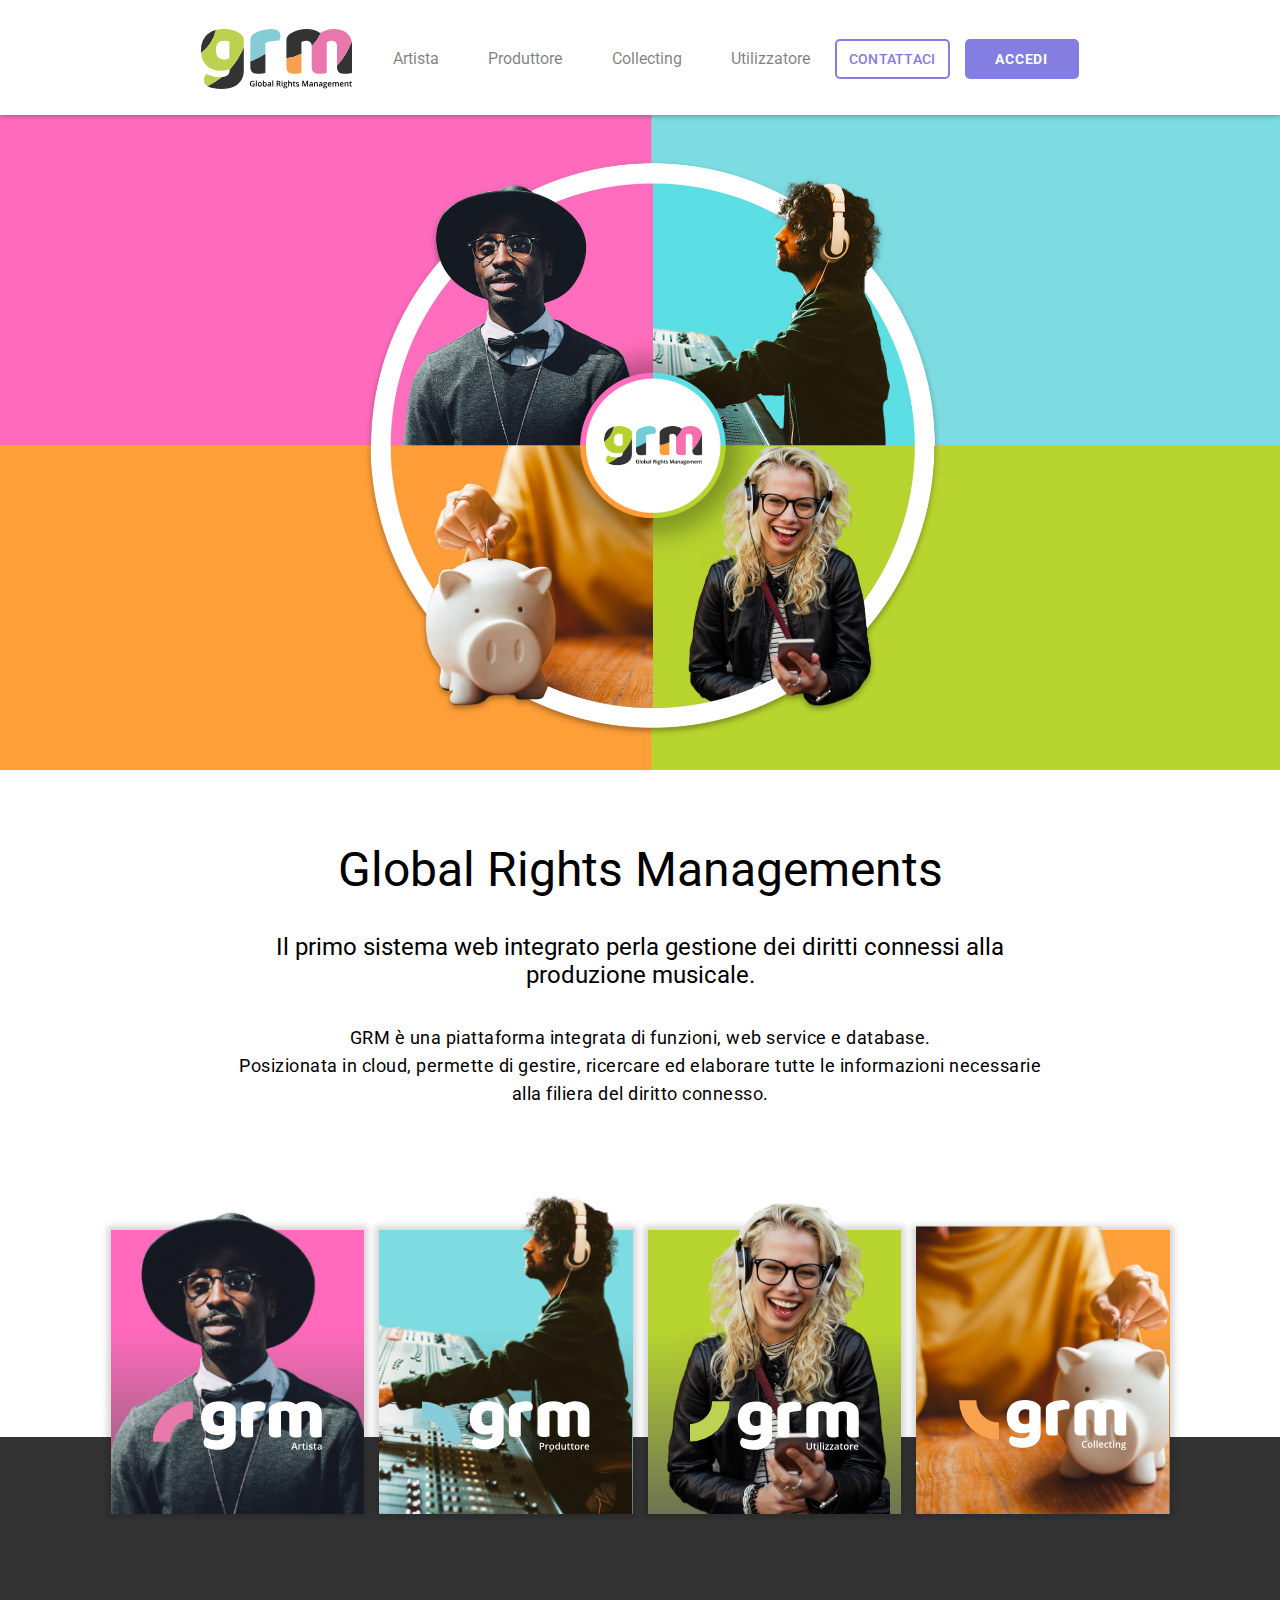
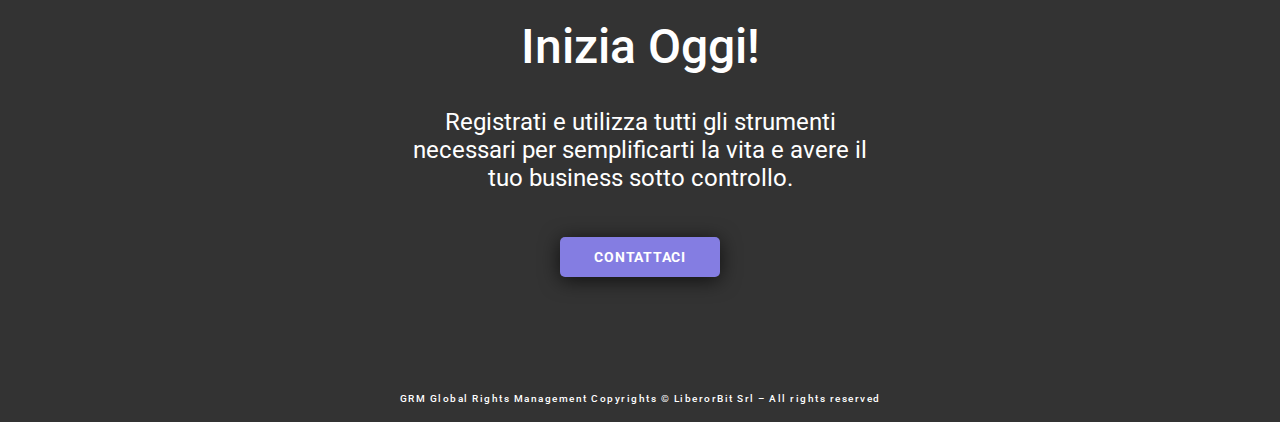
==== index.html @ 09d43030 "Add files via upload" ====
<!DOCTYPE html>
<html lang="en">
  <head>
    <!-- Required meta tags -->
    <meta charset="utf-8" />
    <meta
      name="viewport"
      content="width=device-width, initial-scale=1, shrink-to-fit=no"
    />

    <!-- Bootstrap CSS -->
    <link
      rel="stylesheet"
      href="https://stackpath.bootstrapcdn.com/bootstrap/4.4.1/css/bootstrap.min.css"
      integrity="sha384-Vkoo8x4CGsO3+Hhxv8T/Q5PaXtkKtu6ug5TOeNV6gBiFeWPGFN9MuhOf23Q9Ifjh"
      crossorigin="anonymous"
    />

    <!-- CSS -->
    <link rel="stylesheet" href="css/style.css" />

    <!-- GOOGLE FONT -->
    <link
      href="https://fonts.googleapis.com/css?family=Roboto:400,500,700&display=swap"
      rel="stylesheet"
    />

    <!-- Title -->
    <title>GRM | Global Rights Management</title>
  </head>
  <body>
    <!-- Navbar -->
    <div class="cont-navbar">
      <nav class="navbar navbar-expand-lg navbar-light bg-white">
        <a class="navbar-brand" href="index.html">
          <img src="../img/Group351.svg" />
        </a>
        <button
          class="navbar-toggler"
          type="button"
          data-toggle="collapse"
          data-target="#navbarTogglerDemo02"
          aria-controls="navbarTogglerDemo02"
          aria-expanded="false"
          aria-label="Toggle navigation"
        >
          <span class="navbar-toggler-icon"></span>
        </button>
        <div class="collapse navbar-collapse" id="navbarTogglerDemo02">
          <ul class="navbar-nav nav-pills nav-fill mx-auto w-100">
            <!-- class active to add -->
            <li class="nav-item">
              <a class="nav-link" href="artista.html">Artista</a>
            </li>
            <li class="nav-item">
              <a class="nav-link" href="produttore.html">Produttore</a>
            </li>
            <li class="nav-item">
              <a class="nav-link" href="collecting.html">Collecting</a>
            </li>
            <li class="nav-item">
              <a class="nav-link" href="utilizzatore.html">Utilizzatore</a>
            </li>
          </ul>
          <a href="registrati.html" class="btn btn-white btn-top-1"
            >CONTATTACI</a
          >
          <a href="accedi.html" class="btn btn-purple btn-top-1">ACCEDI</a>
        </div>
      </nav>
    </div>

    <!-- SHOWCASE -->

    <header id="showcase">
      <div class="showcase__landscape"></div>
      <div class="showcase__container">
        <div class="showcase__title">Global Rights Managements</div>
        <div class="showcase__subtitle">
          Il primo sistema web integrato perla gestione dei diritti connessi
          alla produzione musicale.
        </div>
        <div class="showcase__footer">
          GRM è una piattaforma integrata di funzioni, web service e
          database.<br />Posizionata in cloud, permette di gestire, ricercare ed
          elaborare tutte le informazioni necessarie alla filiera del diritto
          connesso.
        </div>
      </div>
    </header>

    <!--Photo footer-->
    <div class="container footer-photos">
      <div class="photos-container">
        <div class="photo-container">
          <div style="height: 100%; position: relative;">
            <div class="photo-1"></div>
            <img
              class="img-standard"
              src="../img/Registrati/Artista.png"
              alt=""
            />
            <div class="bg-1"></div>
          </div>
        </div>
        <div class="photo-container">
          <div style="height: 100%; position: relative;">
            <div class="photo-2"></div>
            <img
              class="img-standard"
              src="../img/Registrati/Produttore.png"
              alt=""
            />
            <div class="bg-2"></div>
          </div>
        </div>
        <div class="photo-container">
          <div style="height: 100%; position: relative;">
            <div class="photo-3"></div>
            <img
              class="img-standard"
              src="../img/Registrati/Utilizzatore.png"
              alt=""
            />
            <div class="bg-3"></div>
          </div>
        </div>
        <div class="photo-container">
          <div style="height: 100%; position: relative;">
            <a href="collecting.html">
              <div class="photo-4"></div>
              <img
                class="img-standard"
                src="../img/Registrati/Collecting.png"
                alt=""
              />
              <div class="bg-4"></div>
            </a>
          </div>
        </div>
      </div>
    </div>

    <footer class="footer container-fluid">
      <div
        class="container text-center"
        style="height: 181px; background-color: #333333;"
      ></div>
      <div id="footer__text">
        <div class="footer__container">
          <h2 class="footer__title">Inizia Oggi!</h2>
          <h3 class="footer__subtitle">
            Registrati e utilizza tutti gli strumenti necessari per
            semplificarti la vita e avere il tuo business sotto controllo.
          </h3>
          <a href="registrati.html" class="btn-purple btn btn-purple-footer"
            >CONTATTACI</a
          >
          <h5 class="footer__footer">
            GRM Global Rights Management Copyrights © LiberorBit Srl – All
            rights reserved
          </h5>
        </div>
      </div>
    </footer>

    <!-- Optional JavaScript -->
    <!-- jQuery first, then Popper.js, then Bootstrap JS -->
    <script
      src="https://code.jquery.com/jquery-3.4.1.slim.min.js"
      integrity="sha384-J6qa4849blE2+poT4WnyKhv5vZF5SrPo0iEjwBvKU7imGFAV0wwj1yYfoRSJoZ+n"
      crossorigin="anonymous"
    ></script>
    <script
      src="https://cdn.jsdelivr.net/npm/popper.js@1.16.0/dist/umd/popper.min.js"
      integrity="sha384-Q6E9RHvbIyZFJoft+2mJbHaEWldlvI9IOYy5n3zV9zzTtmI3UksdQRVvoxMfooAo"
      crossorigin="anonymous"
    ></script>
    <script
      src="https://stackpath.bootstrapcdn.com/bootstrap/4.4.1/js/bootstrap.min.js"
      integrity="sha384-wfSDF2E50Y2D1uUdj0O3uMBJnjuUD4Ih7YwaYd1iqfktj0Uod8GCExl3Og8ifwB6"
      crossorigin="anonymous"
    ></script>
  </body>
</html>
---- css/style.css ----
:root {
  /* max-width: 1920px; */
  margin: 0 auto;
  font-family: "Roboto", sans-serif;
  box-sizing: border-box;
  /* this define what 1rem is */
  /*  font-size: 62.5%; */ /*  1 rem = 10px; 10px/16px=62.5% */
}

/* UTILITIES */

.btn-white {
  border: 2px solid #847de2;
  border-radius: 5px;
  opacity: 1;
  text-align: center;
  font: 500 14px/20px Roboto;
  letter-spacing: 0.25px;
  color: #847ae2;
  text-transform: uppercase;
  opacity: 1;
  width: 160px;
  height: 40px;
  margin-right: 15px;
  padding-top: 8px;
}

.btn-white:hover {
  border: 2px solid #847de2;
  color: #817ade;
}

.btn-purple {
  background: #847de2 0% 0% no-repeat;
  border-radius: 5px;
  opacity: 1;
  text-align: center;
  font: 700 14px/16px Roboto;
  letter-spacing: 0.75px;
  color: #ffffff;
  text-transform: uppercase;
  width: 160px;
  height: 40px;
  padding-top: 11px;
}

.btn-purple:hover {
  background: #847de2 0% 0% no-repeat;
  color: #ffffff;
}

.header__title {
  max-width: 812px;
  margin: 0 auto;
  text-align: center;
  font: 500 48px/57px Roboto;
  letter-spacing: 0;
  color: #ffffff;
  opacity: 1;
  padding-top: 66px;
  padding-bottom: 33px;
}

.header__subtitle {
  max-width: 812px;
  margin: 0 auto;
  text-align: center;
  font: 500 24px/28px Roboto;
  letter-spacing: 0;
  color: #ffffff;
  opacity: 1;
  padding-bottom: 35px;
}

.header__footer {
  max-width: 812px;
  margin: 0 auto;
  text-align: center;
  font: 500 18px/28px Roboto;
  letter-spacing: 0.5px;
  color: #ffffff;
  opacity: 1;
}

/* NAVBAR */

.navbar {
  width: 71.04%;
  margin: 0 auto;
  padding-top: 24.07px;
  padding-bottom: 20.84px;
}

.cont-navbar {
  box-shadow: 0px 1px 5px #0000004d;
}

@media (max-width: 992px) {
  .btn-top-1 {
    margin-top: 10px;
    margin-left: 50%;
    transform: translateX(-50%);
  }

  .btn-top-2 {
    margin-top: 10px;
    margin-left: 50%;
    transform: translateX(-50%);
  }

  .navbar {
    width: 100%;
  }
}

/* .navbar {
  width: 100%;
  padding: 0 10%;
  min-height: 105px;
  background: #ffffff 0% 0% no-repeat;
  box-shadow: 0px 1px 5px #0000004d;
  opacity: 1;
}

.navbar-brand {
  background-image: url("../img/Group351.svg");
  width: 151px;
  height: 60px;
  opacity: 1;
}

.nav-link {
  width: 100%;
  font: 400 18px/28px Roboto;
  letter-spacing: 0.5px;
  color: #000000;
  opacity: 1;
} */
/* 
@media (max-width: 1920px) {
  .navbar-brand {
    margin-right: 120px;
  }
  .nav-link {
    margin-right: 120px;
  }
}


@media (max-width: 1872px) {
  .navbar-brand {
    margin-right: 100px;
  }
  .nav-link {
    margin-right: 100px;
  }
}

@media (max-width: 1740px) {
  .navbar {
    padding: 0 9%;
  }
  .navbar-brand {
    margin-right: 80px;
  }
  .nav-link {
    margin-right: 80px;
  }
}

@media (max-width: 1596px) {
  .navbar {
    padding: 0 8%;
  }
  .navbar-brand {
    margin-right: 60px;
  }
  .nav-link {
    margin-right: 60px;
  }
}

@media (max-width: 1402px) {
  .navbar {
    padding: 0 7%;
  }
  .navbar-brand {
    margin-right: 50px;
  }
  .nav-link {
    margin-right: 50px;
  }
}

@media (max-width: 1309px) {
  .navbar {
    padding: 0 6%;
  }
  .navbar-brand {
    margin-right: 40px;
  }
  .nav-link {
    margin-right: 40px;
  }
}

@media (max-width: 1237px) {
  .navbar {
    padding: 0 6%;
  }
  .navbar-brand {
    margin-right: 30px;
  }
  .nav-link {
    margin-right: 30px;
  }
}

@media (max-width: 1177px) {
  .navbar {
    padding: 0 5%;
  }
  .navbar-brand {
    margin-right: 25px;
  }
  .nav-link {
    margin-right: 25px;
  }
}

@media (max-width: 1126px) {
  .navbar {
    padding: 0 5%;
  }
  .navbar-brand {
    margin-right: 20px;
  }
  .nav-link {
    margin-right: 20px;
  }
}

@media (max-width: 1093px) {
  .navbar {
    padding: 0 4%;
  }
  .navbar-brand {
    margin-right: 15px;
  }
  .nav-link {
    margin-right: 15px;
  }
}

@media (max-width: 1033px) {
  .navbar {
    padding: 0 4%;
  }
  .navbar-brand {
    margin-right: 10px;
  }
  .nav-link {
    margin-right: 10px;
  }
}

@media (max-width: 1009px) {
  .navbar {
    padding: 0 3%;
  }
  .navbar-brand {
    margin-right: 10px;
  }
  .nav-link {
    margin-right: 10px;
  }
} 

@media (max-width: 991px) {
  .navbar {
    padding: 20px 20px;
  }

  .navbar-nav {
    flex-direction: row;
    padding-bottom: 5px;
  }
  .navbar-brand {
    margin-right: 10px;
  }
  .nav-link {
    margin-right: 10px;
  }
}

@media (max-width: 430px) {
  .navbar-nav {
    flex-direction: column;
  }
  .btn-purple {
    margin-top: 10px;
  }
}
*/

/* SHOWCASE */
.showcase__landscape {
  width: 100%;
  background-image: url("../img/Group539@2x.png");
  background-origin: padding-box;
  background-color: transparent;
  height: 655px;
  background-position: center;
  background-repeat: no-repeat;
  background-size: cover;
  position: relative;
  z-index: -1;
}

.showcase__container {
  max-width: 1088px;
  min-height: 279px;
  text-align: center;
  background: #ffffff 0% 0% no-repeat;
  margin: 0 auto;
}

@media (max-width: 900px) {
  .showcase__container {
    padding: 0 20px;
  }
}

.showcase__title {
  text-align: center;
  font: 400 48px/57px Roboto;
  letter-spacing: 0;
  color: #000000;
  opacity: 1;
  padding-top: 71px;
  padding-bottom: 35px;
}

.showcase__subtitle {
  max-width: 812px;
  text-align: center;
  font: 400 24px/28px Roboto;
  letter-spacing: 0;
  color: #000000;
  opacity: 1;
  margin: 0 auto;
  padding-bottom: 35px;
}

.showcase__footer {
  max-width: 812px;
  text-align: center;
  font: 400 18px/28px Roboto;
  letter-spacing: 0.5px;
  color: #000000;
  opacity: 1;
  padding-bottom: 79px;
  margin: 0 auto;
}

/* COLLECTING */

.header__landscape-c {
  width: 100%;
  background-image: linear-gradient(
      to bottom,
      rgba(0, 0, 0, 0),
      rgba(0, 0, 0, 0.3)
    ),
    url("../img/collecting/Group540.png");
  background-origin: padding-box;
  background-color: transparent;
  height: 548px;
  background-position: center;
  background-repeat: no-repeat;
  background-size: cover;
  position: relative;
  box-shadow: 0px 3px 6px #00000029;
  z-index: -1;
}

.header__logo-c {
  background-image: url("../img/collecting/Logo_Collecting_Negativo.png");
  width: 304px;
  height: 91px;
  background-color: transparent;
  position: absolute;
  top: 60%;
  left: 50%;
  transform: translate(-50%, -50%);
}

.header__container-c {
  width: 100%;
  min-height: 425px;
  text-align: center;
  background: #f4a34f 0% 0% no-repeat;
}

/* PRODUTTORE */

.header__landscape-p {
  width: 100%;
  background-image: linear-gradient(
      to bottom,
      rgba(0, 0, 0, 0),
      rgba(0, 0, 0, 0.3)
    ),
    url("../img/produttore/Group541.png");
  background-origin: padding-box;
  background-color: transparent;
  height: 548px;
  background-position: center;
  background-repeat: no-repeat;
  background-size: cover;
  position: relative;
  box-shadow: 0px 3px 6px #00000029;
  z-index: -1;
}

.header__logo-p {
  background-image: url("../img/produttore/Logo_Produttore_Negativo.png");
  width: 315px;
  height: 91px;
  background-color: transparent;
  position: absolute;
  top: 60%;
  left: 50%;
  transform: translate(-50%, -50%);
}

.header__container-p {
  width: 100%;
  min-height: 425px;
  text-align: center;
  background: #88cdd8 0% 0% no-repeat;
}

/* UTILIZZATORE */

.header__landscape-u {
  width: 100%;
  background-image: linear-gradient(
      to bottom,
      rgba(0, 0, 0, 0),
      rgba(0, 0, 0, 0.3)
    ),
    url("../img/utilizzatore/Group542.png");
  background-origin: padding-box;
  background-color: transparent;
  height: 548px;
  background-position: center;
  background-repeat: no-repeat;
  background-size: cover;
  position: relative;
  box-shadow: 0px 3px 6px #00000029;
  z-index: -1;
}

.header__logo-u {
  background-image: url("../img/utilizzatore/Logo_Utilizzatore_Negativo.png");
  width: 316px;
  height: 91px;
  background-color: transparent;
  position: absolute;
  top: 60%;
  left: 50%;
  transform: translate(-50%, -50%);
}

.header__container-u {
  width: 100%;
  min-height: 425px;
  text-align: center;
  background: #bcd350 0% 0% no-repeat;
}

/* ARTISTA */

.header__landscape-a {
  width: 100%;
  background-image: linear-gradient(
      to bottom,
      rgba(0, 0, 0, 0),
      rgba(0, 0, 0, 0.3)
    ),
    url("../img/artista/adult-1853494_1920.png");
  background-origin: padding-box;
  background-color: transparent;
  height: 548px;
  background-position: center;
  background-repeat: no-repeat;
  background-size: cover;
  position: relative;
  box-shadow: 0px 3px 6px #00000029;
}

.header__logo-a {
  background-image: url("../img/artista/Logo_Artista_Negativo.png");
  width: 316px;
  height: 91px;
  background-color: transparent;
  position: absolute;
  top: 60%;
  left: 50%;
  transform: translate(-50%, -50%);
}

.header__container-a {
  width: 100%;
  min-height: 425px;
  text-align: center;
  background: #e878ac 0% 0% no-repeat;
}

/* LAYOUT IPAD */
#section {
  width: 100%;
  background: #ffffff 0% 0% no-repeat padding-box;
  opacity: 1;
}

.section__title {
  text-align: center;
  font: 400 34px/40px Roboto;
  letter-spacing: 0.25px;
  color: #000000;
  opacity: 1;
  padding-top: 84px;
  min-height: 76px;
}

.griglia {
  margin: 0 auto;
  max-width: 1323px;
  display: grid;
  grid-template-columns: 1fr 2fr 1fr;
}

.griglia__1 {
  padding-top: 120px;
}

.griglia__1--container {
  display: grid;
  grid-template-columns: 1fr 1fr;
  padding-bottom: 50px;
}

.griglia__1--icon {
  justify-self: end;
  width: 34px;
  height: 34px;
  margin-right: 20px;
}

.griglia__1--text {
  align-self: center;
}

.griglia__2 {
  justify-self: center;
  align-self: center;
}

.griglia__2--img {
  max-width: 700px;
  max-height: 525px;
}

.griglia__3 {
  padding-top: 120px;
  margin-right: 50px;
}

.griglia__3--container {
  display: grid;
  grid-template-columns: 1fr 1fr;
  padding-bottom: 50px;
}

.griglia__3--icon {
  justify-self: end;
  width: 34px;
  height: 34px;
  margin-right: 20px;
}

.griglia__3--text {
  align-self: center;
}

.scopri-servizi-main {
  padding-top: 139px;
  height: 76px;
  text-align: center;
  padding-bottom: 76px;
  font: 400 34px/40px Roboto;
  letter-spacing: 0.25px;
  color: #000000;
}

/* FORM */
.form-header {
  text-align: center;
  font-family: "Roboto", sans-serif;
  letter-spacing: 0;
  color: #000000;
  opacity: 1;
}

.registrati-main-text {
  padding-top: 91px;
  padding-bottom: 66px;
}

@media screen and (max-width: 404px) {
  .registrati-main-text {
    padding-top: 61px;
    padding-bottom: 36px;
  }
  #name-placeholder {
    margin-right: 0px;
  }
}

#name-placeholder {
  margin-right: 12px;
}

#tel-placeholder {
  margin-left: 12px;
}

@media screen and (max-width: 767px) {
  #name-placeholder {
    margin-right: 0px;
  }
  #tel-placeholder {
    margin-left: 0px;
  }
}

/* FOOTER */

footer {
  background-color: #333333;
  z-index: -10;
}

.send-container {
  text-align: center;
  padding-top: 20px;
  max-width: 904px;
  max-height: 302px;
}

.btn-invia {
  box-shadow: 0px 0px 10px 3px #00000040;
  letter-spacing: 1.5px;
}

.scopri-servizi {
  font-size: 34px;
  padding-top: 56px;
  padding-bottom: 25px;
  letter-spacing: 0.25px;
  font-family: "Roboto";
}

.footer-photos {
  max-width: 1089px;
  max-height: 377px;
  position: relative;
  margin-bottom: -6%;
  z-index: 40;
  margin-top: 15px;
}

.photos-container {
  display: grid;
  grid-template-columns: 1fr 1fr 1fr 1fr;
  column-gap: 15px;
  height: 312px;
}

.footer-photos-3 {
  max-width: 810px;
  max-height: 377px;
  position: relative;
  margin-bottom: -6%;
  z-index: 40;
  margin-top: 15px;
}
.photos-container-3 {
  display: grid;
  grid-template-columns: 1fr 1fr 1fr;
  column-gap: 15px;
  height: 312px;
}

.footer-photos-special {
  max-width: 810px;
  max-height: 377px;
  position: relative;
  margin-bottom: -6%;
  z-index: 40;
  margin-top: 15px;
}
.photos-container-special {
  display: grid;
  grid-template-columns: 1fr 1fr 1fr;
  column-gap: 15px;
  height: 312px;
}

.photo-container {
  position: relative;
}

.photo-container-special {
  position: relative;
  display: none;
}

.photo-1 {
  box-shadow: 0px 0px 6px 4px #00000029;
  background-image: linear-gradient(
    to bottom,
    rgba(91, 91, 91, 0) 35%,
    rgba(91, 91, 91, 0.8)
  );
  background-color: #ff6abc;
  height: 91%;
  width: 100%;
  position: absolute;
  bottom: 0;
}

.img-standard {
  position: absolute;
  max-width: 100%;
  bottom: 0;
}

.bg-1 {
  position: absolute;
  bottom: 20%;
  left: 50%;
  transform: translateX(-50%);
  width: 66.53%;
  height: 16.97%;
  background-image: url(../img/Registrati/Logo_Artista_Negativo.svg);
  background-repeat: no-repeat;
  background-position: center;
  background-size: contain;
}

.photo-2 {
  box-shadow: 0px 0px 6px 4px #00000029;
  background-image: linear-gradient(
    to bottom,
    rgba(91, 91, 91, 0) 35%,
    rgba(91, 91, 91, 0.8)
  );
  background-color: #7ddce2;
  height: 91%;
  width: 100%;
  position: absolute;
  bottom: 0;
}

.bg-2 {
  position: absolute;
  bottom: 20%;
  left: 50%;
  transform: translateX(-50%);
  width: 66.53%;
  height: 16.97%;
  background-image: url(../img/Registrati/Logo_Produttore_Negativo.svg);
  background-repeat: no-repeat;
  background-position: center;
  background-size: contain;
}

.photo-3 {
  box-shadow: 0px 0px 6px 4px #00000029;
  background-image: linear-gradient(
    to bottom,
    rgba(91, 91, 91, 0) 35%,
    rgba(91, 91, 91, 0.8)
  );
  background-color: #b8d52f;
  height: 91%;
  width: 100%;
  position: absolute;
  bottom: 0;
}

.bg-3 {
  position: absolute;
  bottom: 20%;
  left: 50%;
  transform: translateX(-50%);
  width: 66.53%;
  height: 16.97%;
  background-image: url(../img/Registrati/Logo_Utilizzatore_Negativo.svg);
  background-repeat: no-repeat;
  background-position: center;
  background-size: contain;
}

.photo-4 {
  box-shadow: 0px 0px 6px 4px #00000029;
  background-image: linear-gradient(
    to bottom,
    rgba(91, 91, 91, 0) 35%,
    rgba(91, 91, 91, 0.8)
  );
  background-color: #ff9f39;
  height: 91%;
  width: 100%;
  position: absolute;
  bottom: 0;
}

.bg-4 {
  position: absolute;
  bottom: 20%;
  left: 50%;
  transform: translateX(-50%);
  width: 66.53%;
  height: 16.97%;
  background-image: url(../img/Registrati/Logo_Collecting_Negativo.svg);
  background-repeat: no-repeat;
  background-position: center;
  background-size: contain;
}

.photo-5 {
  box-shadow: 0px 0px 6px 4px #00000029;
  background-image: linear-gradient(
    to bottom,
    rgba(91, 91, 91, 0) 35%,
    rgba(91, 91, 91, 0.8)
  );
  background-color: #8a8a8a;
  height: 92%;
  width: 100%;
  position: absolute;
  bottom: 0;
}

.img-special {
  position: absolute;
  max-width: 100%;
  top: 50%;
  transform: translateY(-50%);
  left: 50%;
  transform: translateX(-50%);
}

.bg-5 {
  position: absolute;
  bottom: 20%;
  left: 50%;
  transform: translateX(-50%);
  width: 66.53%;
  height: 16.97%;
  background-repeat: no-repeat;
  background-position: center;
  background-size: contain;
}

@media screen and (max-width: 1089px) {
  .photos-container {
    display: grid;
    grid-template-columns: 1fr 1fr;
    grid-template-rows: 1fr 1fr;
    column-gap: 15px;
    height: 624px;
  }
  .footer-photos {
    max-width: 535px;
    max-height: 552px;
    position: relative;
    margin-bottom: -6%;
    z-index: 40;
    margin-top: 15px;
  }

  .photos-container-special {
    display: grid;
    grid-template-columns: 1fr 1fr;
    grid-template-rows: 1fr 1fr;
    column-gap: 15px;
    height: 624px;
  }
  .footer-photos-special {
    max-width: 535px;
    max-height: 552px;
    position: relative;
    margin-bottom: -6%;
    z-index: 40;
    margin-top: 15px;
  }

  .photo-container-special {
    display: block;
  }

  .img-standard {
    min-height: 100%;
    object-fit: cover;
    position: absolute;
    max-width: 100%;
    bottom: 0;
    left: 50%;
    transform: translateX(-50%);
  }

  .photo-1 {
    box-shadow: 0px 0px 6px 4px #00000029;
    background-image: linear-gradient(
      to bottom,
      rgba(91, 91, 91, 0) 35%,
      rgba(91, 91, 91, 0.8)
    );
    background-color: #ff6abc;
    height: 89.1%;
    width: 100%;
    position: absolute;
    bottom: 0;
  }

  .photo-2 {
    box-shadow: 0px 0px 6px 4px #00000029;
    background-image: linear-gradient(
      to bottom,
      rgba(91, 91, 91, 0) 35%,
      rgba(91, 91, 91, 0.8)
    );
    background-color: #7ddce2;
    height: 89.1%;
    width: 100%;
    position: absolute;
    bottom: 0;
  }
  .photo-3 {
    box-shadow: 0px 0px 6px 4px #00000029;
    background-image: linear-gradient(
      to bottom,
      rgba(91, 91, 91, 0) 35%,
      rgba(91, 91, 91, 0.8)
    );
    background-color: #b8d52f;
    height: 89.1%;
    width: 100%;
    position: absolute;
    bottom: 0;
  }
  .photo-4 {
    box-shadow: 0px 0px 6px 4px #00000029;
    background-image: linear-gradient(
      to bottom,
      rgba(91, 91, 91, 0) 35%,
      rgba(91, 91, 91, 0.8)
    );
    background-color: #ff9f39;
    height: 89.1%;
    width: 100%;
    position: absolute;
    bottom: 0;
  }
  .photo-5 {
    box-shadow: 0px 0px 6px 4px #00000029;
    background-image: linear-gradient(
      to bottom,
      rgba(91, 91, 91, 0) 35%,
      rgba(91, 91, 91, 0.8)
    );
    background-color: #8a8a8a;
    height: 89.1%;
    width: 100%;
    position: absolute;
    bottom: 0;
  }

  .img-special {
    object-fit: cover;
    position: absolute;
    max-width: 100%;
    top: 50%;
    transform: translateY(-50%);
    left: 50%;
    transform: translateX(-50%);
  }
}

/* FOOTER TEXT */

.footer__text {
  width: 100%;
  text-align: center;
  background: #333333 0% 0% no-repeat padding-box;
  opacity: 1;
}

.footer__container {
  width: 100%;
  text-align: center;
}

.footer__title {
  max-width: 743px;
  margin: 0 auto;
  text-align: center;
  font: 500 48px/57px Roboto;
  letter-spacing: 0;
  color: #ffffff;
  opacity: 1;
}

.footer__subtitle {
  max-width: 494px;
  margin: 0 auto;
  text-align: center;
  margin-top: 33px;
  margin-bottom: 45px;
  font: 400 24px/28px Roboto;
  letter-spacing: 0;
  color: #ffffff;
  opacity: 1;
}

.btn-purple-footer {
  text-align: center;
  font: 700 14px/16px Roboto;
  letter-spacing: 0.75px;
  color: #ffffff;
  text-transform: uppercase;
  opacity: 1;
  box-shadow: 0px 3px 20px #000000b3;
}

.footer__footer {
  max-width: 618px;
  margin: 0 auto;
  padding-top: 114px;
  padding-bottom: 15px;
  text-align: center;
  font: 500 10px/16px Roboto;
  letter-spacing: 1.5px;
  color: #ffffff;
  opacity: 1;
}

@media (max-width: 1228px) {
  .navbar {
    width: 100%;
  }
}
/* 
@media (min-width: 1400px) {
  .navbar-nav .nav-link {
    margin-right: 10px;
  }

  .navbar-nav .nav-link:last-child {
    margin-right: 30px;
  }
}

@media (min-width: 1400px) {
  .navbar-nav .nav-link {
    margin-right: 20px;
  }

  .navbar-nav .nav-link:last-child {
    margin-right: 50px;
  }
}

@media (min-width: 1600px) {
  .navbar-nav .nav-link {
    margin-right: 30px;
  }

  .navbar-nav .nav-link:last-child {
    margin-right: 100px;
  }
} */

@media (max-width: 1235px) {
  .griglia__2--img {
    max-width: 490px;
    max-height: 367.5px;
  }
}

@media (max-width: 1050px) {
  .griglia {
    grid-template-columns: 1fr 1fr;
  }
  .griglia__1 {
    order: 2;
  }
  .griglia__2 {
    order: 1;
    grid-column: 1 / 3;
  }
  .griglia__3 {
    order: 2;
  }
}

@media (max-width: 600px) {
  .griglia {
    grid-template-columns: 1fr 1fr 1f;
  }
  .griglia__1 {
    order: 2;
    grid-column: 1 / 3;
  }
  .griglia__2 {
    order: 1;
    grid-column: 1 / 3;
  }
  .griglia__3 {
    order: 3;
    grid-column: 1 / 3;
    margin-right: 0;
    padding-top: 0;
  }
  .griglia__2--img {
    max-width: 420px;
    max-height: 315px;
  }
}

@media (max-width: 450px) {
  .griglia__2--img {
    max-width: 315px;
    max-height: 236px;
  }
}

@media (max-width: 900px) {
  .header__title {
    padding-left: 20px;
    padding-right: 20px;
  }
  .header__subtitle {
    padding-left: 20px;
    padding-right: 20px;
  }
  .header__footer {
    padding-left: 20px;
    padding-right: 20px;
  }
}
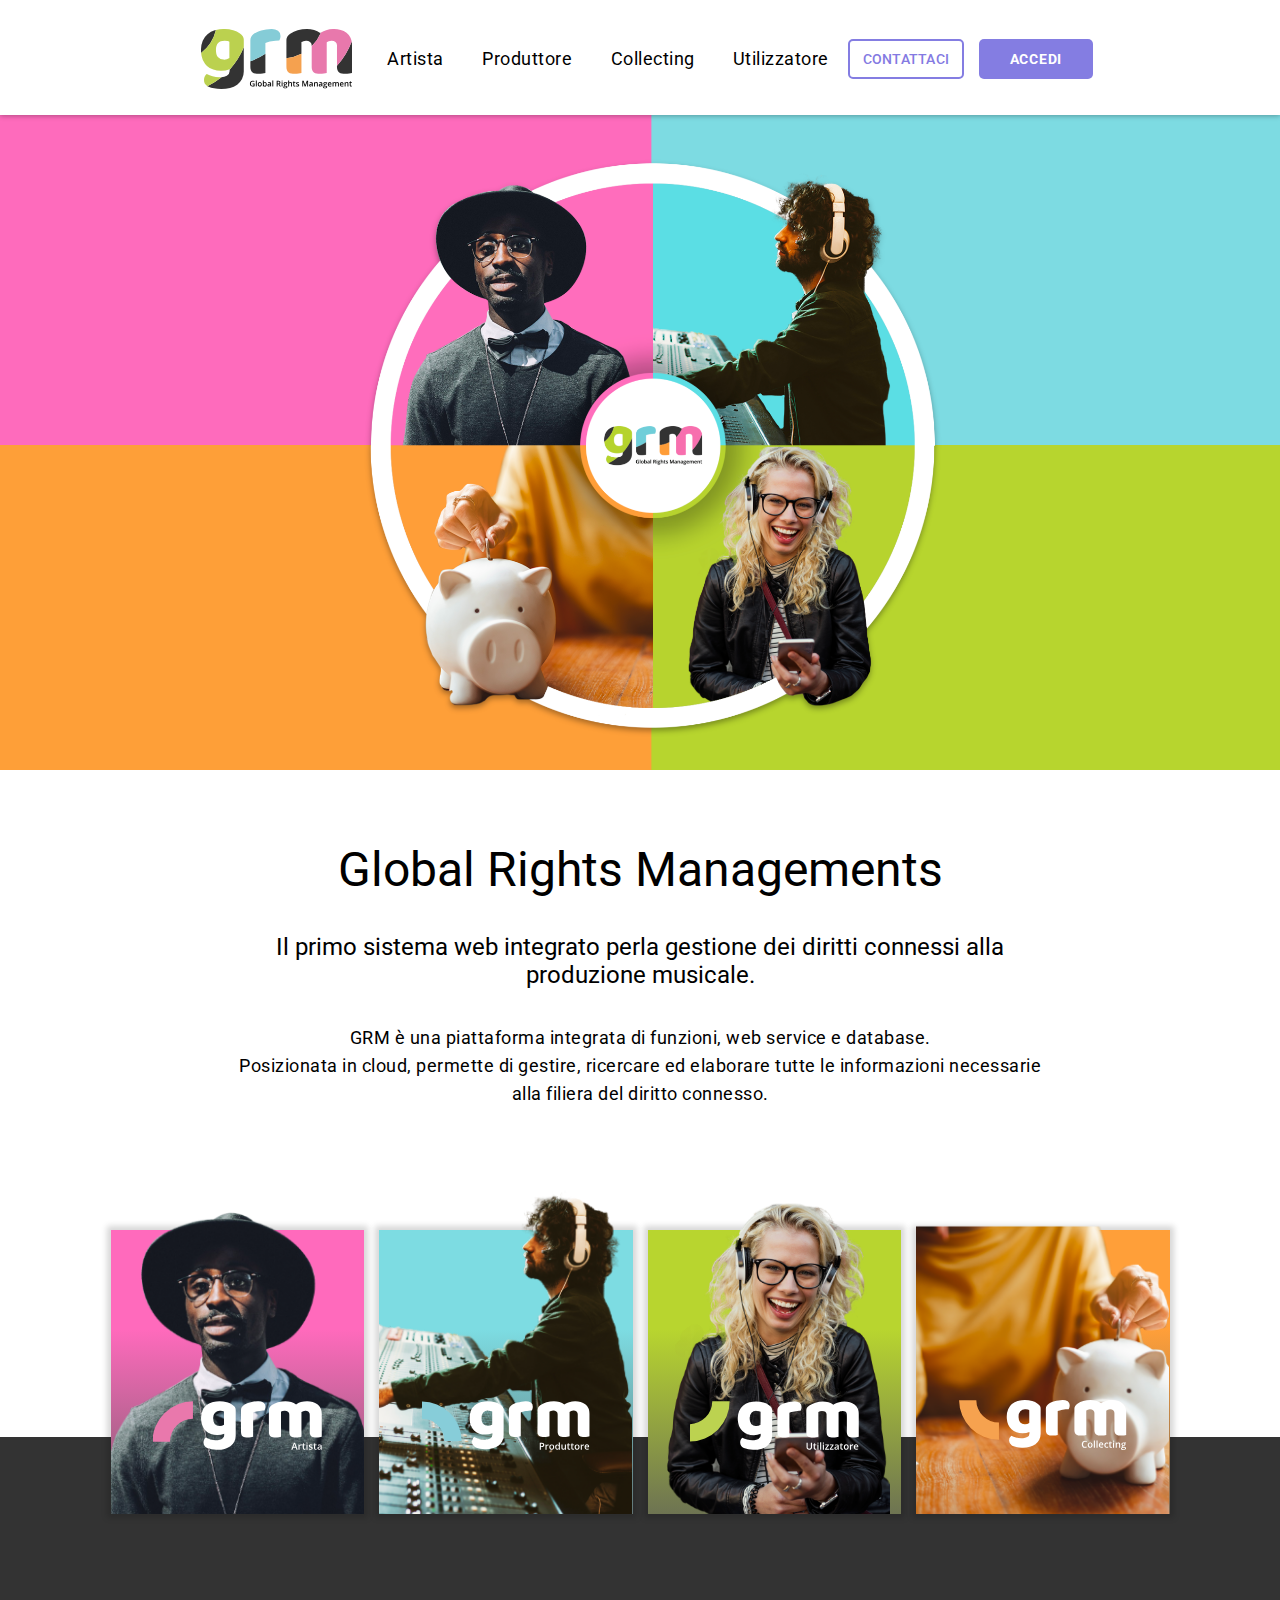
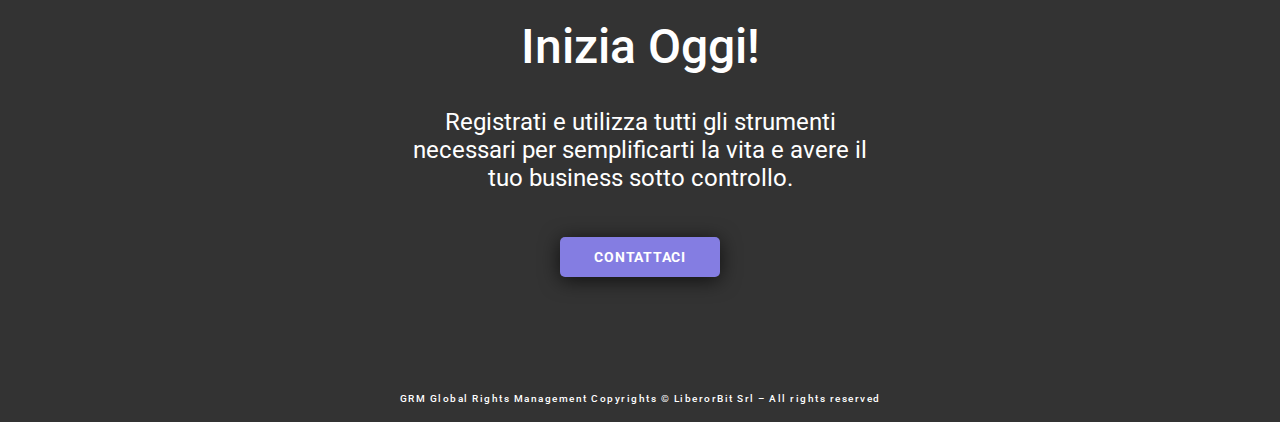
==== commit 9bedcf15: "Add files via upload" ====
--- a/index.html
+++ b/index.html
@@ -65,7 +65,9 @@
           <a href="registrati.html" class="btn btn-white btn-top-1"
             >CONTATTACI</a
           >
-          <a href="accedi.html" class="btn btn-purple btn-top-1">ACCEDI</a>
+          <a href="accedi.html" target="_blank" class="btn btn-purple btn-top-1"
+            >ACCEDI</a
+          >
         </div>
       </nav>
     </div>
@@ -94,35 +96,41 @@
       <div class="photos-container">
         <div class="photo-container">
           <div style="height: 100%; position: relative;">
-            <div class="photo-1"></div>
-            <img
-              class="img-standard"
-              src="../img/Registrati/Artista.png"
-              alt=""
-            />
-            <div class="bg-1"></div>
+            <a href="artista.html">
+              <div class="photo-1"></div>
+              <img
+                class="img-standard"
+                src="../img/Registrati/Artista.png"
+                alt=""
+              />
+              <div class="bg-1"></div>
+            </a>
           </div>
         </div>
         <div class="photo-container">
           <div style="height: 100%; position: relative;">
-            <div class="photo-2"></div>
-            <img
-              class="img-standard"
-              src="../img/Registrati/Produttore.png"
-              alt=""
-            />
-            <div class="bg-2"></div>
+            <a href="produttore.html">
+              <div class="photo-2"></div>
+              <img
+                class="img-standard"
+                src="../img/Registrati/Produttore.png"
+                alt=""
+              />
+              <div class="bg-2"></div>
+            </a>
           </div>
         </div>
         <div class="photo-container">
           <div style="height: 100%; position: relative;">
-            <div class="photo-3"></div>
-            <img
-              class="img-standard"
-              src="../img/Registrati/Utilizzatore.png"
-              alt=""
-            />
-            <div class="bg-3"></div>
+            <a href="utilizzatore.html">
+              <div class="photo-3"></div>
+              <img
+                class="img-standard"
+                src="../img/Registrati/Utilizzatore.png"
+                alt=""
+              />
+              <div class="bg-3"></div>
+            </a>
           </div>
         </div>
         <div class="photo-container">
--- a/css/style.css
+++ b/css/style.css
@@ -8,6 +8,28 @@
 }
 
 /* UTILITIES */
+
+.navbar-light .navbar-nav .nav-link {
+  color: #000000;
+}
+
+.nav-link {
+  text-align: center;
+  font: 400 18px/28px Roboto;
+  letter-spacing: 0.5px;
+  color: #000000;
+  opacity: 1;
+}
+
+.nav-link.active1 {
+  text-align: center;
+  font-weight: bold;
+  font: 700 18px/28px Roboto;
+  letter-spacing: 0.5px;
+  color: black;
+  opacity: 1;
+  background-color: transparent;
+}
 
 .btn-white {
   border: 2px solid #847de2;
